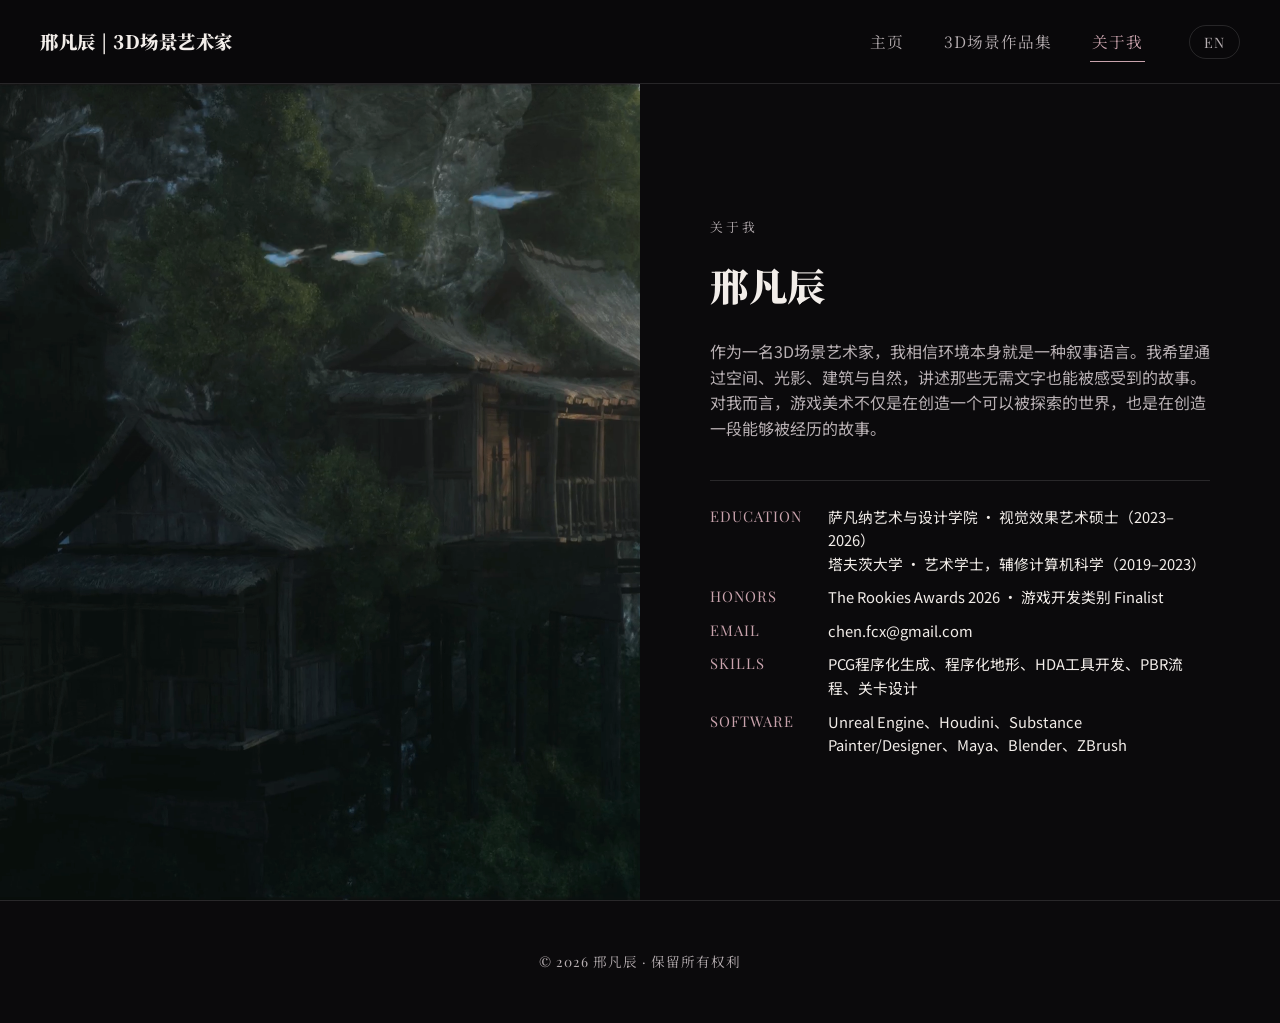
==== about.html @ 3f934dbf "Added website files" ====
<!DOCTYPE html>
<html lang="zh-CN">
<head>
<meta charset="UTF-8">
<meta name="viewport" content="width=device-width, initial-scale=1.0">
<title>关于我 | 邢凡辰</title>
<link rel="stylesheet" href="css/style.css">
</head>
<body>

<header class="site-header">
  <div class="brand" data-zh="邢凡辰 | 3D场景艺术家" data-en="Fanchen Xing | 3D Environment Artist">邢凡辰 | 3D场景艺术家</div>
  <nav class="main-nav">
    <a href="index.html" data-zh="主页" data-en="Home">主页</a>
    <a href="portfolio.html" data-zh="3D场景作品集" data-en="Portfolio">3D场景作品集</a>
    <!-- <a href="practices.html" data-zh="日常练习" data-en="Practices">日常练习</a> -->
    <a href="about.html" class="active" data-zh="关于我" data-en="About Me">关于我</a>
    <button class="lang-toggle" type="button">EN</button>
  </nav>
  <button class="nav-toggle" aria-label="menu"><span></span><span></span><span></span></button>
</header>

<main>
  <section class="about-section">
    <div class="about-photo" style="background-image:url('AssetLibrary/ValleyVillage_P02_About.png'); background-position: center top;"></div>
    <div class="about-copy">
      <div class="about-kicker" data-zh="关于我" data-en="ABOUT ME">关于我</div>
      <h1 class="about-name" data-zh="邢凡辰" data-en="Fanchen Xing">邢凡辰</h1>
      <p data-zh="作为一名3D场景艺术家，我相信环境本身就是一种叙事语言。我希望通过空间、光影、建筑与自然，讲述那些无需文字也能被感受到的故事。对我而言，游戏美术不仅是在创造一个可以被探索的世界，也是在创造一段能够被经历的故事。" data-en="As a 3D environment artist, I believe that environments themselves are a language of storytelling. I want to tell stories that can be felt without words, through space, light and shadow, architecture, and nature. To me, game art is not only about creating a world that can be explored, but also a story that can be lived through.">作为一名3D场景艺术家，我相信环境本身就是一种叙事语言。我希望通过空间、光影、建筑与自然，讲述那些无需文字也能被感受到的故事。对我而言，游戏美术不仅是在创造一个可以被探索的世界，也是在创造一段能够被经历的故事。</p>

      <div class="about-meta">
        <div class="meta-row">
          <span class="meta-label">EDUCATION</span>
          <span>
            <span data-zh="萨凡纳艺术与设计学院 · 视觉效果艺术硕士（2023–2026）" data-en="MFA in Visual Effects, Savannah College of Art and Design (2023–2026)">萨凡纳艺术与设计学院 · 视觉效果艺术硕士（2023–2026）</span><br>
            <span data-zh="塔夫茨大学 · 艺术学士，辅修计算机科学（2019–2023）" data-en="BFA, Tufts University, Minor in Computer Science (2019–2023)">塔夫茨大学 · 艺术学士，辅修计算机科学（2019–2023）</span>
          </span>
        </div>
        <div class="meta-row">
          <span class="meta-label">HONORS</span>
          <span data-zh="The Rookies Awards 2026 · 游戏开发类别 Finalist" data-en="The Rookies Awards 2026 · Game Development Finalist">The Rookies Awards 2026 · 游戏开发类别 Finalist</span>
        </div>
        <div class="meta-row">
          <span class="meta-label">EMAIL</span>
          <span>chen.fcx@gmail.com</span>
        </div>
        <div class="meta-row">
          <span class="meta-label">SKILLS</span>
          <span data-zh="PCG程序化生成、程序化地形、HDA工具开发、PBR流程、关卡设计" data-en="PCG Procedural Generation, Procedural Terrain, HDA Tool Development, PBR Workflow, Level Design">PCG程序化生成、程序化地形、HDA工具开发、PBR流程、关卡设计</span>
        </div>
        <div class="meta-row">
          <span class="meta-label">SOFTWARE</span>
          <span data-zh="Unreal Engine、Houdini、Substance Painter/Designer、Maya、Blender、ZBrush" data-en="Unreal Engine, Houdini, Substance Painter/Designer, Maya, Blender, ZBrush">Unreal Engine、Houdini、Substance Painter/Designer、Maya、Blender、ZBrush</span>
        </div>
      </div>
    </div>
  </section>
</main>

<footer class="site-footer">
  <span data-zh="© 2026 邢凡辰 · 保留所有权利" data-en="© 2026 Fanchen Xing · All Rights Reserved">© 2026 邢凡辰 · 保留所有权利</span>
</footer>

<script src="js/script.js"></script>
</body>
</html>
---- css/style.css ----
@import url('https://fonts.googleapis.com/css2?family=Playfair+Display:ital,wght@0,400;0,500;0,600;1,400&family=Noto+Serif+SC:wght@400;500;600;800;900&family=Noto+Sans+SC:wght@300;400;500&display=swap');


:root{
  --bg: #0b0a0c;
  --bg-panel: #121014;
  --text: #f2ede9;
  --text-dim: #b8b0b3;
  --accent: #c9a3ad;
  --accent-dim: #9c7c85;
  --header-h: 84px;
  --border: rgba(255,255,255,0.12);
  --serif-en: 'Playfair Display', 'Noto Serif SC', serif;
  --serif-zh: 'Noto Serif SC', 'Playfair Display', serif;
  --sans: 'Noto Sans SC', -apple-system, BlinkMacSystemFont, 'Segoe UI', sans-serif;
}

*{ box-sizing: border-box; margin:0; padding:0; }

html{ scroll-behavior: smooth; }

body{
  background: var(--bg);
  color: var(--text);
  font-family: var(--sans);
  line-height: 1.6;
  overflow-x: hidden;
  width: 100%;
}

img{ display:block; max-width:100%; }

a{ color: inherit; text-decoration: none; }

.hidden{ display:none !important; }

/* ---------- Header ---------- */
.site-header{
  position: fixed;
  top:0; left:0; right:0;
  height: var(--header-h);
  display:flex;
  align-items:center;
  justify-content: space-between;
  padding: 0 40px;
  background: rgba(10,9,11,0.92);
  backdrop-filter: blur(6px);
  z-index: 1000;
  border-bottom: 1px solid var(--border);
}

.brand{
  font-family: var(--serif-zh);
  font-weight: 900;
  font-size: 1.15rem;
  letter-spacing: 0.5px;
  white-space: nowrap;
}

.brand .brand-sep{
  margin: 0 8px;
  color: var(--text-dim);
  font-weight: 300;
}

.brand .brand-en{
  font-family: var(--serif-en);
  font-style: italic;
  color: var(--text-dim);
  font-size: 0.95rem;
}

.main-nav{
  display:flex;
  align-items:center;
  gap: 36px;
}

.main-nav a{
  font-family: var(--serif-zh);
  font-size: 0.98rem;
  letter-spacing: 1px;
  color: var(--text-dim);
  position: relative;
  padding: 6px 2px;
  transition: color .25s ease;
}

.main-nav a:hover{ color: var(--text); }

.main-nav a.active{ color: var(--accent); }

.main-nav a.active::after{
  content:'';
  position:absolute;
  left:0; right:0; bottom:-2px;
  height:1px;
  background: var(--accent);
}

.lang-toggle{
  font-family: var(--serif-en);
  font-size: 0.9rem;
  letter-spacing: 1px;
  color: var(--text-dim);
  border: 1px solid var(--border);
  padding: 6px 14px;
  border-radius: 999px;
  cursor: pointer;
  background: transparent;
  transition: all .25s ease;
  margin-left: 8px;
}

.lang-toggle:hover{
  color: var(--accent);
  border-color: var(--accent-dim);
}

.nav-toggle{
  display:none;
  flex-direction: column;
  gap: 5px;
  background:none;
  border:none;
  cursor:pointer;
  padding: 8px;
}
.nav-toggle span{
  width: 24px;
  height: 1px;
  background: var(--text);
  display:block;
}

/* ---------- Full-bleed section base ---------- */
.full-bleed{
  position: relative;
  width: 100%;
  overflow: hidden;
}

.hero{
  width: 100%;
  min-height: 100vh;
  display:flex;
  align-items:center;
  justify-content:center;
  background: var(--bg);
}

.hero-media{
  display:block;
  width:auto;
  height:auto;
  max-width: 100%;
  max-height: 100vh;
  margin: 0 auto;
}

.hero .overlay{
  position:absolute;
  inset:0;
  background: linear-gradient(180deg, rgba(0,0,0,0.35) 0%, rgba(0,0,0,0.15) 40%, rgba(0,0,0,0.55) 100%);
}

.hero-content{
  position: absolute;
  inset: 0;
  z-index: 2;
  display:flex;
  flex-direction:column;
  align-items:center;
  justify-content:center;
  text-align:center;
  color: var(--text);
}

.hero-kicker{
  font-family: var(--serif-en);
  letter-spacing: 4px;
  font-size: 0.85rem;
  color: var(--text-dim);
  margin-bottom: 18px;
}

.hero-title{
  font-family: var(--serif-zh);
  font-size: clamp(2.4rem, 5vw, 4rem);
  font-weight: 900;
  letter-spacing: 0.5px;
  margin-bottom: 28px;
  text-transform: uppercase;
}

.play-btn{
  display:inline-flex;
  align-items:center;
  justify-content:center;
  cursor:pointer;
  color: var(--text);
  background: none;
  border: none;
  padding: 14px;
}

.play-circle{
  position: relative;
  width: 64px;
  height: 64px;
  border-radius: 50%;
  border: 1px solid rgba(255,255,255,0.75);
  display:flex;
  align-items:center;
  justify-content:center;
  transition: all .35s ease;
}

.play-circle::before{
  content: '';
  position: absolute;
  inset: -12px;
  border-radius: 50%;
  border: 1px solid rgba(255,255,255,0.22);
  transition: all .35s ease;
}

.play-btn:hover .play-circle{
  background: var(--text);
  color: #000;
  transform: scale(1.06);
  border-color: var(--text);
}

.play-btn:hover .play-circle::before{
  inset: -17px;
  border-color: rgba(255,255,255,0.45);
}

.play-circle svg{ width:18px; height:18px; margin-left: 3px; }

/* ---------- Teaser / gallery panels ---------- */
.teaser{
  width: 100%;
  display:block;
  position: relative;
}

.teaser-media{
  width: 100%;
  height: auto;
  display:block;
}

.teaser .overlay{
  position:absolute;
  inset:0;
  background: linear-gradient(0deg, rgba(0,0,0,0.75) 0%, rgba(0,0,0,0.1) 55%, rgba(0,0,0,0.25) 100%);
}

.teaser-content{
  position: absolute;
  left:0; bottom:0;
  z-index:2;
  padding: 60px;
  max-width: 640px;
}

.teaser-label{
  font-family: var(--serif-en);
  font-size: 0.8rem;
  letter-spacing: 3px;
  color: var(--text-dim);
  margin-bottom: 10px;
}

.teaser-title{
  font-family: var(--serif-zh);
  font-size: clamp(1.8rem, 3.4vw, 2.6rem);
  margin-bottom: 22px;
  font-weight: 900;
  letter-spacing: 0.5px;
  text-transform: uppercase;
}

.btn-outline{
  display:inline-block;
  padding: 12px 30px;
  border: 1px solid var(--text);
  font-family: var(--serif-en);
  letter-spacing: 1.5px;
  font-size: 0.85rem;
  transition: all .25s ease;
}

.btn-outline:hover{
  background: var(--text);
  color: #000;
}

/* ---------- Work list (portfolio) compact cards ---------- */
.works-list{
  display:flex;
  flex-direction:column;
  gap: 46px;
  max-width: 900px;
  margin: 0 auto;
}

.work-card{
  position:relative;
  display:block;
  width: 100%;
  aspect-ratio: 16/9;
  overflow:hidden;
  background-size: cover;
  background-position: center;
}

.work-overlay{
  position:absolute;
  inset:0;
  background: linear-gradient(180deg, rgba(0,0,0,0.68) 0%, rgba(0,0,0,0.08) 38%, rgba(0,0,0,0.05) 65%, rgba(0,0,0,0.3) 100%);
  transition: background .3s ease;
}

.work-card:hover .work-overlay{
  background: linear-gradient(180deg, rgba(0,0,0,0.78) 0%, rgba(0,0,0,0.15) 38%, rgba(0,0,0,0.1) 65%, rgba(0,0,0,0.4) 100%);
}

.work-content{
  position:absolute;
  left:0; top:0;
  z-index:2;
  padding: 34px 38px;
}

.work-title{
  font-family: var(--serif-zh);
  font-size: clamp(1.4rem, 2.1vw, 1.9rem);
  font-weight: 900;
  letter-spacing: 0.5px;
  margin-bottom: 8px;
  text-transform: uppercase;
}

.work-sub{
  font-family: var(--sans);
  font-size: 0.82rem;
  color: var(--text-dim);
  letter-spacing: 0.5px;
  margin-bottom: 22px;
}

.btn-pill{
  display:inline-flex;
  align-items:center;
  gap: 8px;
  padding: 12px 26px;
  border: 1px solid rgba(255,255,255,0.85);
  border-radius: 999px;
  font-family: var(--serif-en);
  letter-spacing: 1px;
  font-size: 0.85rem;
  color: var(--text);
  transition: all .25s ease;
}

.btn-pill svg{ width:13px; height:13px; transition: transform .25s ease; }

.work-card:hover .btn-pill{
  background: var(--text);
  color: #000;
  border-color: var(--text);
}

.work-card:hover .btn-pill svg{ transform: translateX(3px); }

/* ---------- Demo reel video modal ---------- */
.video-modal{
  position: fixed;
  inset: 0;
  z-index: 2000;
  display: none;
  align-items: center;
  justify-content: center;
}

.video-modal.open{ display:flex; }

.video-modal-backdrop{
  position:absolute;
  inset:0;
  background: rgba(0,0,0,0.9);
}

.video-modal-inner{
  position: relative;
  z-index: 2;
  width: min(92vw, 1600px);
  max-height: 90vh;
  background: #000;
  display:flex;
  align-items:center;
  justify-content:center;
}

.video-modal-inner video{
  width: 100%;
  height: auto;
  max-height: 90vh;
  display:block;
  background:#000;
  object-fit: contain;
}

.video-modal-close{
  position: absolute;
  top: -44px;
  right: 0;
  background: none;
  border: none;
  color: var(--text);
  font-size: 2.2rem;
  line-height: 1;
  cursor: pointer;
  font-family: var(--serif-en);
}

.video-modal-close:hover{ color: var(--accent); }

/* ---------- Page hero (interior pages) ---------- */
.page-hero{
  height: 46vh;
  min-height: 320px;
  width: 100%;
  background-size: cover;
  background-position: center;
  display:flex;
  align-items:center;
  justify-content:center;
  position: relative;
  margin-top: var(--header-h);
}

.page-hero .overlay{
  position:absolute;
  inset:0;
  background: rgba(0,0,0,0.5);
}

.page-hero-content{
  position:relative;
  z-index:2;
  text-align:center;
}

.page-kicker{
  font-family: var(--serif-en);
  letter-spacing: 4px;
  font-size: 0.8rem;
  color: var(--text-dim);
  margin-bottom: 14px;
}

.page-title{
  font-family: var(--serif-zh);
  font-size: clamp(2rem, 4vw, 3rem);
  font-weight: 900;
  letter-spacing: 0.5px;
  text-transform: uppercase;
}

.page-quote{
  font-family: var(--serif-zh);
  font-style: italic;
  font-size: clamp(0.92rem, 1.3vw, 1.08rem);
  color: var(--text-dim);
  max-width: 620px;
  line-height: 1.9;
  margin: 20px auto 0;
  padding: 0 20px;
}

/* ---------- Gallery grid ---------- */
.gallery-section{
  padding: 90px 60px;
  max-width: 1400px;
  margin: 0 auto;
}

.gallery-intro{
  max-width: 720px;
  margin: 0 auto 60px;
  text-align:center;
}

.gallery-intro p{
  color: var(--text-dim);
  font-size: 1.02rem;
}

.gallery-grid{
  display:grid;
  grid-template-columns: repeat(3, 1fr);
  gap: 30px;
}

.gallery-item{
  position:relative;
  aspect-ratio: 4/3;
  overflow:hidden;
  background-size: cover;
  background-position: center;
  cursor:pointer;
}

.gallery-item .overlay{
  position:absolute;
  inset:0;
  background: linear-gradient(180deg, rgba(0,0,0,0) 40%, rgba(0,0,0,0.85) 100%);
  opacity: 0.85;
  transition: opacity .3s ease;
}

.gallery-item:hover .overlay{ opacity: 1; }

.gallery-item:hover img, .gallery-item:hover{ }

.gallery-item .item-info{
  position:absolute;
  left:0; right:0; bottom:0;
  padding: 20px;
  z-index: 2;
}

.item-info .item-title{
  font-family: var(--serif-zh);
  font-size: 1.1rem;
  margin-bottom: 4px;
}

.item-info .item-sub{
  font-family: var(--serif-en);
  font-size: 0.75rem;
  letter-spacing: 1px;
  color: var(--text-dim);
}

/* ---------- Project detail page ---------- */
.project-detail{
  max-width: 1400px;
  margin: 0 auto;
  padding: 90px 60px 40px;
  text-align: left;
}

.project-detail p{
  color: var(--text-dim);
  font-size: 1.02rem;
  text-align: justify;
  text-justify: inter-character;
  margin-bottom: 26px;
}

.project-detail p:last-child{
  margin-bottom: 0;
}

.project-media{
  max-width: 1400px;
  margin: 60px auto 0;
  padding: 0 60px;
}

.project-media img{
  width: 100%;
  height: auto;
}

/* ---------- Image reel (segmented crossfade slider) ---------- */
.image-reel{
  width: 100%;
}

.reel-stage{
  position: relative;
  width: 100%;
  aspect-ratio: 16/9;
  overflow: hidden;
  background: var(--bg-panel);
}

.reel-slide{
  position: absolute;
  inset: 0;
  width: 100%;
  height: 100%;
  object-fit: cover;
  opacity: 0;
  z-index: 1;
  transition: opacity .7s ease;
}

.reel-slide.active{
  opacity: 1;
  z-index: 2;
}

.reel-track{
  position: relative;
  display: flex;
  gap: 6px;
  margin-top: 16px;
  padding: 6px 0;
  cursor: grab;
  touch-action: pan-y;
}

.reel-track.dragging{ cursor: grabbing; }

.reel-handle{
  position: absolute;
  top: 50%;
  left: 0%;
  width: 26px;
  height: 26px;
  border-radius: 50%;
  background: var(--text);
  color: #000;
  display:flex;
  align-items:center;
  justify-content:center;
  transform: translate(-50%, -50%);
  pointer-events: none;
  box-shadow: 0 2px 8px rgba(0,0,0,0.35);
}

.reel-handle svg{ width:12px; height:12px; }

.reel-segment{
  position: relative;
  flex: 1 1 0;
  height: 3px;
  background: rgba(255,255,255,0.18);
  border-radius: 999px;
  overflow: hidden;
}

.reel-fill{
  position: absolute;
  left:0; top:0; bottom:0;
  width: 0%;
  background: var(--accent);
  border-radius: 999px;
}

.project-videos{
  max-width: 1400px;
  margin: 60px auto 0;
  padding: 0 60px;
  display: flex;
  flex-direction: column;
  gap: 40px;
}

.project-gallery{
  max-width: 1400px;
  margin: 60px auto 0;
  padding: 0 60px;
  display: flex;
  flex-direction: column;
  gap: 40px;
}

.project-gallery > img{
  width: 100%;
  height: auto;
  display: block;
}

.thumb-row{
  display: flex;
  gap: 12px;
}

.thumb-row img{
  flex: 1 1 0;
  min-width: 0;
  width: auto;
  height: auto;
  display: block;
}

.video-embed{
  position: relative;
  width: 100%;
  aspect-ratio: 16/9;
  background: #000;
  overflow: hidden;
}

.video-embed iframe{
  position: absolute;
  inset: 0;
  width: 100%;
  height: 100%;
  border: 0;
  display: block;
}

.gallery-text{
  margin: 0;
  text-align: left;
  width: 100%;
}

.gallery-text .step-spaced{
  margin-top: 26px;
}

.gallery-heading{
  font-family: var(--sans);
  font-size: clamp(1.35rem, 2.1vw, 1.8rem);
  font-weight: 500;
  color: var(--text);
  margin-bottom: 14px;
}

.gallery-text p{
  color: var(--text-dim);
  font-size: 1rem;
  line-height: 1.85;
  margin-bottom: 12px;
  text-align: justify;
  text-justify: inter-character;
}

.gallery-text ol{
  color: var(--text-dim);
  font-size: 1rem;
  line-height: 1.9;
  padding-left: 22px;
}

.gallery-text ol li{ margin-bottom: 6px; }

.image-annotated{
  position: relative;
  width: 100%;
}

.image-annotated img{
  width: 100%;
  height: auto;
  display: block;
}

.img-label{
  position: absolute;
  transform: translate(-50%, 0);
  color: var(--text);
  font-family: var(--sans);
  font-size: 0.78rem;
  letter-spacing: 0.5px;
  white-space: nowrap;
  text-shadow: 0 1px 3px rgba(0,0,0,0.9), 0 0 10px rgba(0,0,0,0.6);
}

.img-label.img-title{
  font-family: var(--serif-en);
  font-size: 0.95rem;
  letter-spacing: 1px;
}

.img-label.img-credit{
  font-family: var(--sans);
  font-size: 1.05rem;
  letter-spacing: 0.3px;
  transform: none;
}

.project-back{
  text-align: center;
  padding: 60px 60px 100px;
}

/* ---------- About page ---------- */
.about-section{
  margin-top: var(--header-h);
  display:grid;
  grid-template-columns: 1fr 1fr;
  min-height: calc(100vh - var(--header-h));
}

.about-photo{
  width:100%;
  height:100%;
  min-height: 480px;
  background-size: cover;
  background-position: center;
}

.about-copy{
  padding: 90px 70px;
  display:flex;
  flex-direction:column;
  justify-content:center;
}

.about-kicker{
  font-family: var(--serif-en);
  letter-spacing: 3px;
  font-size: 0.8rem;
  color: var(--text-dim);
  margin-bottom: 16px;
}

.about-name{
  font-family: var(--serif-zh);
  font-weight: 900;
  font-size: clamp(2rem, 3vw, 2.8rem);
  letter-spacing: 0.5px;
  margin-bottom: 24px;
}

.about-copy p{
  color: var(--text-dim);
  margin-bottom: 18px;
  max-width: 520px;
}

.about-content{
  max-width: 1400px;
  margin: 0 auto;
  padding: 90px 60px 120px;
}

.about-content p{
  color: var(--text-dim);
  font-size: 1.02rem;
  text-align: justify;
  text-justify: inter-character;
  max-width: 800px;
  margin-bottom: 20px;
}

.about-meta{
  margin-top: 20px;
  border-top: 1px solid var(--border);
  padding-top: 24px;
}

.about-meta .meta-row{
  display:flex;
  gap: 18px;
  margin-bottom: 10px;
  font-size: 0.92rem;
}

.about-meta .meta-label{
  font-family: var(--serif-en);
  color: var(--accent);
  letter-spacing: 1px;
  min-width: 100px;
}

/* ---------- Footer ---------- */
.site-footer{
  padding: 50px 40px;
  text-align:center;
  color: var(--text-dim);
  font-size: 0.85rem;
  border-top: 1px solid var(--border);
  font-family: var(--serif-en);
  letter-spacing: 1px;
}

/* ---------- Responsive ---------- */
@media (max-width: 900px){
  .gallery-grid{ grid-template-columns: repeat(2, 1fr); }
  .about-section{ grid-template-columns: 1fr; }
  .about-photo{ min-height: 380px; }
}

@media (max-width: 720px){
  .site-header{ padding: 0 20px; }
  .brand{ font-size: 0.95rem; }
  .brand .brand-en{ display:block; font-size: 0.75rem; margin-top: 2px; }
  .nav-toggle{ display:flex; }
  .main-nav{
    position: fixed;
    top: var(--header-h);
    left:0; right:0;
    background: rgba(10,9,11,0.98);
    flex-direction: column;
    align-items: flex-start;
    padding: 24px 30px;
    gap: 20px;
    border-bottom: 1px solid var(--border);
    transform: translateY(-140%);
    transition: transform .3s ease;
  }
  .main-nav.open{ transform: translateY(0); }
  .gallery-grid{ grid-template-columns: 1fr; }
  .gallery-section{ padding: 60px 24px; }
  .teaser-content{ padding: 36px 28px; }
  .about-copy{ padding: 50px 30px; }
  .work-card{ aspect-ratio: 4/3; }
  .work-content{ padding: 24px 24px; }
}
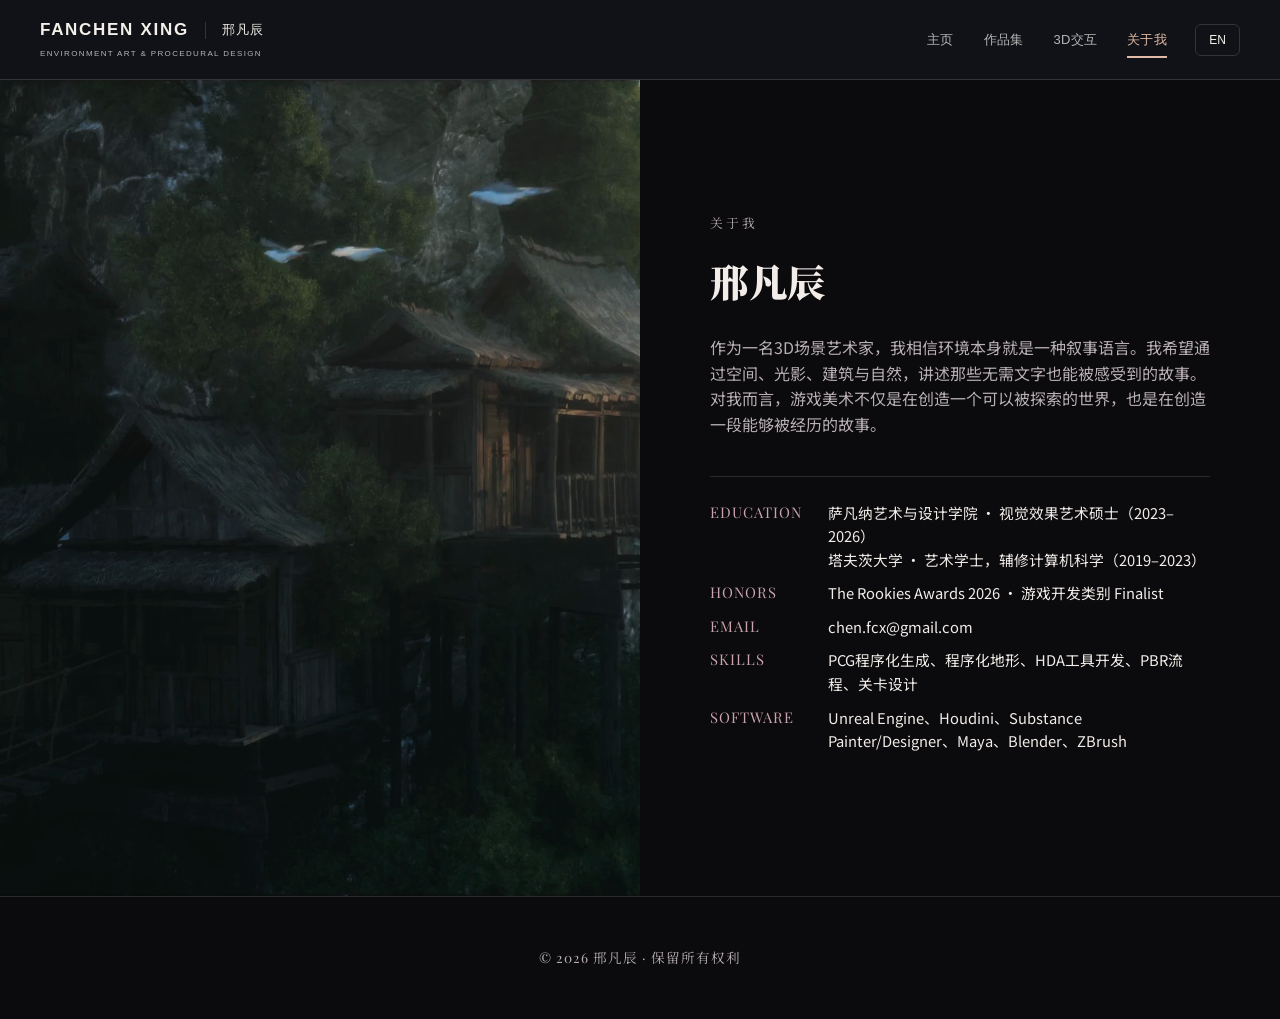
==== commit 966cba11: "Update portfolio and Seaside Systems (exclude oversized videos)" ====
--- a/about.html
+++ b/about.html
@@ -5,24 +5,14 @@
 <meta name="viewport" content="width=device-width, initial-scale=1.0">
 <title>关于我 | 邢凡辰</title>
 <link rel="stylesheet" href="css/style.css">
-</head>
+<link rel="stylesheet" href="css/navigation.css"></head>
 <body>
 
-<header class="site-header">
-  <div class="brand" data-zh="邢凡辰 | 3D场景艺术家" data-en="Fanchen Xing | 3D Environment Artist">邢凡辰 | 3D场景艺术家</div>
-  <nav class="main-nav">
-    <a href="index.html" data-zh="主页" data-en="Home">主页</a>
-    <a href="portfolio.html" data-zh="3D场景作品集" data-en="Portfolio">3D场景作品集</a>
-    <!-- <a href="practices.html" data-zh="日常练习" data-en="Practices">日常练习</a> -->
-    <a href="about.html" class="active" data-zh="关于我" data-en="About Me">关于我</a>
-    <button class="lang-toggle" type="button">EN</button>
-  </nav>
-  <button class="nav-toggle" aria-label="menu"><span></span><span></span><span></span></button>
-</header>
+<header id="fx-header" data-tone="dark"><div class="fx-header-inner"><a class="fx-brand" href="index.html"><strong>FANCHEN XING<span>邢凡辰</span></strong><small>ENVIRONMENT ART & PROCEDURAL DESIGN</small></a><div class="fx-actions"><nav id="fx-menu" aria-label="主导航 / Main navigation"><a href="index.html" data-zh="主页" data-en="Home">主页</a><a href="portfolio.html" data-zh="作品集" data-en="Portfolio">作品集</a><a href="lab.html" data-zh="3D交互" data-en="3D Interaction">3D交互</a><a href="about.html" aria-current="page" data-zh="关于我" data-en="About">关于我</a></nav><button class="lang-toggle fx-language" type="button" aria-label="切换语言 / Switch language">EN</button><button id="fx-menu-toggle" type="button" aria-controls="fx-menu" aria-expanded="false" aria-label="展开导航 / Toggle navigation"><span></span><span></span></button></div></div></header>
 
 <main>
   <section class="about-section">
-    <div class="about-photo" style="background-image:url('AssetLibrary/ValleyVillage_P02_About.png'); background-position: center top;"></div>
+    <div class="about-photo" style="background-image:url('AssetLibrary/ValleyVillage/ValleyVillage_P02_About.png'); background-position: center top;"></div>
     <div class="about-copy">
       <div class="about-kicker" data-zh="关于我" data-en="ABOUT ME">关于我</div>
       <h1 class="about-name" data-zh="邢凡辰" data-en="Fanchen Xing">邢凡辰</h1>
@@ -62,5 +52,5 @@
 </footer>
 
 <script src="js/script.js"></script>
-</body>
+<script src="js/navigation.js"></script></body>
 </html>
--- a/css/style.css
+++ b/css/style.css
@@ -179,14 +179,16 @@
 .hero-kicker{
   font-family: var(--serif-en);
   letter-spacing: 4px;
-  font-size: 0.85rem;
-  color: var(--text-dim);
-  margin-bottom: 18px;
+  font-size: 0.8rem;
+  color: var(--text-dim);
+  margin-bottom: 14px;
+  display: flex;
+  gap: 36px;
 }
 
 .hero-title{
   font-family: var(--serif-zh);
-  font-size: clamp(2.4rem, 5vw, 4rem);
+  font-size: clamp(2rem, 4vw, 3rem);
   font-weight: 900;
   letter-spacing: 0.5px;
   margin-bottom: 28px;
@@ -707,6 +709,16 @@
   height: 100%;
   border: 0;
   display: block;
+}
+
+.video-embed video{
+  position: absolute;
+  inset: 0;
+  width: 100%;
+  height: 100%;
+  object-fit: contain;
+  display: block;
+  background: #000;
 }
 
 .gallery-text{
--- a/css/navigation.css
+++ b/css/navigation.css
@@ -0,0 +1,16 @@
+/* Shared navigation geometry; pages vary through tone tokens only. */
+body{padding-top:80px!important}html{scroll-padding-top:100px}
+#fx-header{--fx-bg:#111217;--fx-fg:#f3f0e9;--fx-muted:#b5b4b5;--fx-line:#ffffff24;--fx-active:#e0baa4;position:fixed;inset:0 0 auto;z-index:2000;width:100%;max-width:none;height:80px;min-height:0;margin:0;padding:0;display:block;background:var(--fx-bg);color:var(--fx-fg);border:0;border-bottom:1px solid var(--fx-line);font:14px/1.4 Arial,"Microsoft YaHei",sans-serif;box-sizing:border-box}
+#fx-header[data-tone=light]{--fx-bg:#f7f6f1;--fx-fg:#293e48;--fx-muted:#65757b;--fx-line:#293e4826;--fx-active:#a6523f}
+#fx-header .fx-header-inner{height:100%;max-width:1600px;padding:0 40px;margin:auto;display:flex;align-items:center;justify-content:space-between;gap:30px}
+#fx-header .fx-brand{color:var(--fx-fg);text-decoration:none;white-space:nowrap}#fx-header .fx-brand strong{display:flex;gap:16px;align-items:center;font-size:17px;font-weight:600;letter-spacing:.1em;line-height:1.3}#fx-header .fx-brand strong span{font-size:13px;font-weight:400;letter-spacing:.08em;padding-left:16px;border-left:1px solid var(--fx-line)}#fx-header .fx-brand small{display:block;font-size:8px;letter-spacing:.17em;color:var(--fx-muted);margin-top:7px}
+#fx-header .fx-actions{display:flex;align-items:center;gap:28px}#fx-header #fx-menu{display:flex;align-items:center;gap:30px;padding:0;margin:0;background:none;border:0;position:static;height:auto;width:auto}#fx-header #fx-menu a{display:block;position:relative;padding:10px 0;color:var(--fx-muted);text-decoration:none;font:13px/1.5 Arial,"Microsoft YaHei",sans-serif;letter-spacing:.02em;white-space:nowrap}#fx-header #fx-menu a:hover,#fx-header #fx-menu a[aria-current]{color:var(--fx-active)}#fx-header #fx-menu a[aria-current]:after{content:'';position:absolute;left:0;right:0;bottom:1px;height:2px;background:var(--fx-active)}
+#fx-header .fx-language{font:12px Arial,sans-serif;letter-spacing:0;padding:8px 12px;min-width:45px;margin:0;border:1px solid var(--fx-line);border-radius:6px;background:transparent;color:var(--fx-fg);cursor:pointer}#fx-menu-toggle{display:none;background:none;border:1px solid var(--fx-line);border-radius:6px;width:38px;height:34px;padding:8px;cursor:pointer}#fx-menu-toggle span{display:block;height:1px;width:20px;margin:5px 0;background:var(--fx-fg)}#fx-header :focus-visible{outline:2px solid var(--fx-active);outline-offset:5px}
+/* Shared editorial spacing for the legacy portfolio pages. */
+body:has(.site-footer) .gallery-section{max-width:1480px;margin:auto;padding-left:clamp(22px,5vw,80px);padding-right:clamp(22px,5vw,80px)}body:has(.site-footer) .project-detail{max-width:1080px}body:has(.site-footer) .project-detail p,body:has(.site-footer) .gallery-text p{line-height:1.95}body:has(.site-footer) .page-title{letter-spacing:.025em}
+.fx-tool-header{height:76px;display:flex;align-items:center;justify-content:space-between;gap:16px;padding:0 27px;background:#fffaf0;border-bottom:1px solid #e8e7dc}.fx-generator main{height:calc(100dvh - 156px)}.fx-generator .site-return{font-size:13px;padding:10px 14px}.fx-generator.capture #fx-header,.fx-generator.capture .fx-tool-header{display:none}.fx-generator.capture{padding-top:0!important}.fx-generator.capture main{height:100vh}
+@media(max-width:900px){#fx-header .fx-header-inner{padding:0 24px}#fx-header #fx-menu{gap:18px}#fx-header .fx-actions{gap:16px}#fx-header .fx-brand strong span{display:none}}
+@media(max-width:720px){body{padding-top:68px!important}#fx-header{height:68px}#fx-header .fx-header-inner{padding:0 18px;gap:15px}#fx-header .fx-brand strong{font-size:15px}#fx-header .fx-brand small{font-size:7px;letter-spacing:.08em}#fx-header .fx-actions{gap:10px}#fx-menu-toggle{display:block}#fx-header #fx-menu{display:none;position:absolute;left:0;right:0;top:68px;width:100%;padding:14px 24px 22px;background:var(--fx-bg);border-bottom:1px solid var(--fx-line);flex-direction:column;align-items:stretch;gap:2px;box-shadow:0 14px 20px #0002}#fx-header #fx-menu.fx-open{display:flex}#fx-header #fx-menu a{padding:12px 0}#fx-header #fx-menu a[aria-current]:after{right:auto;width:24px}.fx-tool-header{min-height:104px;height:auto;flex-wrap:wrap;gap:8px;padding:10px 14px}.fx-tool-header .site-return{order:3;width:100%;justify-content:center;padding:7px}.fx-generator main{height:calc(100dvh - 180px)}}
+
+body .page-hero,body .about-section{margin-top:0}
+
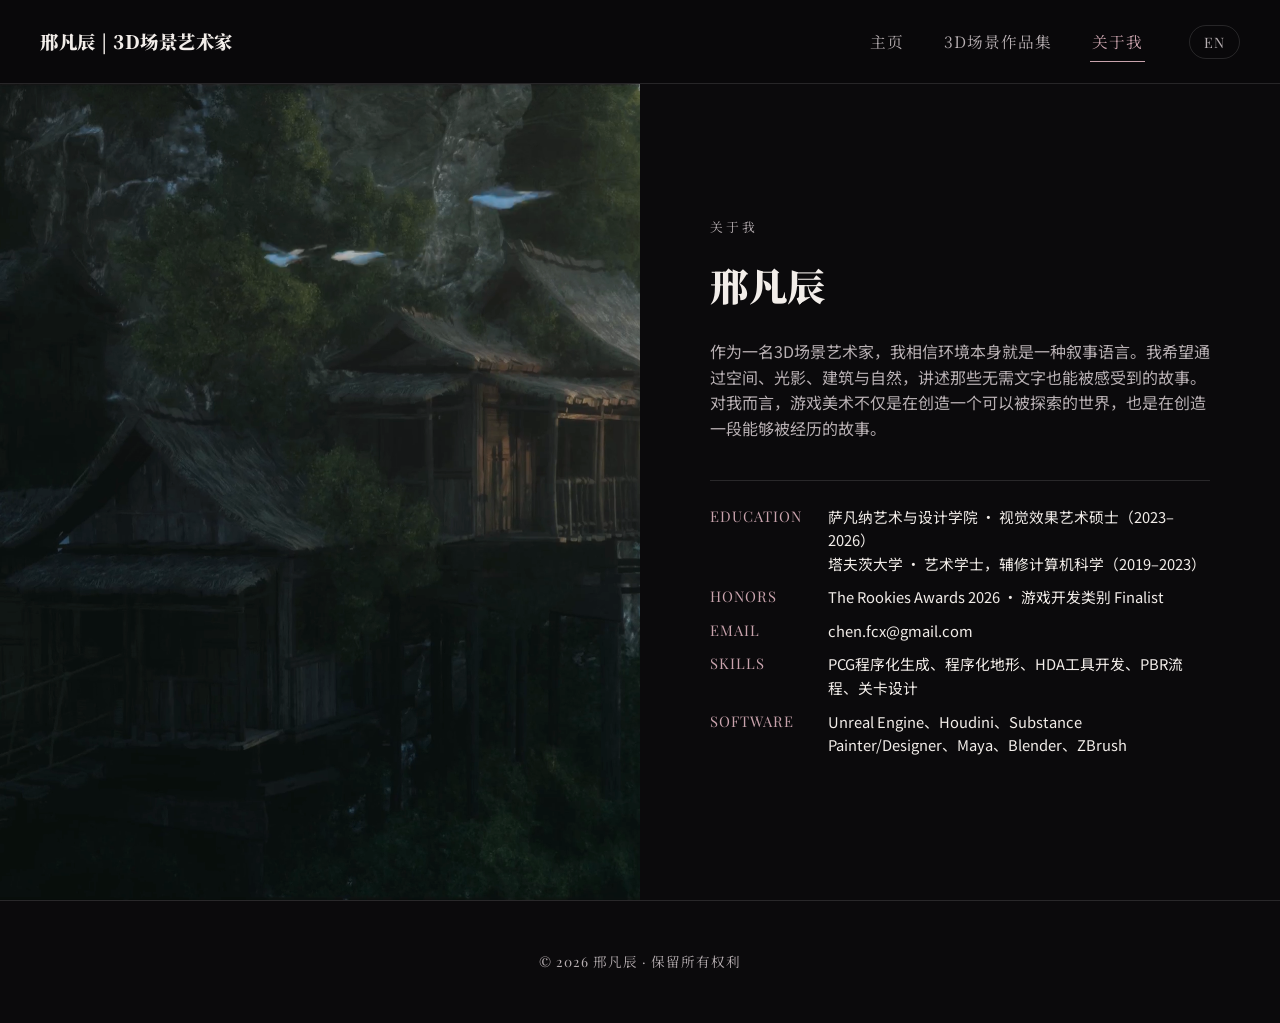
==== commit 3a6e4ee5: "Added new project" ====
--- a/about.html
+++ b/about.html
@@ -5,10 +5,20 @@
 <meta name="viewport" content="width=device-width, initial-scale=1.0">
 <title>关于我 | 邢凡辰</title>
 <link rel="stylesheet" href="css/style.css">
-<link rel="stylesheet" href="css/navigation.css"></head>
+</head>
 <body>
 
-<header id="fx-header" data-tone="dark"><div class="fx-header-inner"><a class="fx-brand" href="index.html"><strong>FANCHEN XING<span>邢凡辰</span></strong><small>ENVIRONMENT ART & PROCEDURAL DESIGN</small></a><div class="fx-actions"><nav id="fx-menu" aria-label="主导航 / Main navigation"><a href="index.html" data-zh="主页" data-en="Home">主页</a><a href="portfolio.html" data-zh="作品集" data-en="Portfolio">作品集</a><a href="lab.html" data-zh="3D交互" data-en="3D Interaction">3D交互</a><a href="about.html" aria-current="page" data-zh="关于我" data-en="About">关于我</a></nav><button class="lang-toggle fx-language" type="button" aria-label="切换语言 / Switch language">EN</button><button id="fx-menu-toggle" type="button" aria-controls="fx-menu" aria-expanded="false" aria-label="展开导航 / Toggle navigation"><span></span><span></span></button></div></div></header>
+<header class="site-header">
+  <div class="brand" data-zh="邢凡辰 | 3D场景艺术家" data-en="Fanchen Xing | 3D Environment Artist">邢凡辰 | 3D场景艺术家</div>
+  <nav class="main-nav">
+    <a href="index.html" data-zh="主页" data-en="Home">主页</a>
+    <a href="portfolio.html" data-zh="3D场景作品集" data-en="Portfolio">3D场景作品集</a>
+    <!-- <a href="practices.html" data-zh="日常练习" data-en="Practices">日常练习</a> -->
+    <a href="about.html" class="active" data-zh="关于我" data-en="About Me">关于我</a>
+    <button class="lang-toggle" type="button">EN</button>
+  </nav>
+  <button class="nav-toggle" aria-label="menu"><span></span><span></span><span></span></button>
+</header>
 
 <main>
   <section class="about-section">
@@ -52,5 +62,5 @@
 </footer>
 
 <script src="js/script.js"></script>
-<script src="js/navigation.js"></script></body>
+</body>
 </html>
--- a/css/style.css
+++ b/css/style.css
@@ -407,6 +407,21 @@
   justify-content:center;
 }
 
+.video-modal-frame{
+  position: relative;
+  width: 100%;
+  aspect-ratio: 16/9;
+  background: #000;
+}
+
+.video-modal-frame iframe{
+  position: absolute;
+  inset: 0;
+  width: 100%;
+  height: 100%;
+  border: 0;
+}
+
 .video-modal-inner video{
   width: 100%;
   height: auto;
@@ -710,6 +725,26 @@
   border: 0;
   display: block;
 }
+
+.video-facade{
+  background-size: cover;
+  background-position: center;
+  display: flex;
+  align-items: center;
+  justify-content: center;
+}
+
+.video-facade::before{
+  content: '';
+  position: absolute;
+  inset: 0;
+  background: rgba(0,0,0,0.28);
+  transition: background .35s ease;
+}
+
+.video-facade:hover::before{ background: rgba(0,0,0,0.12); }
+
+.video-facade .play-btn{ position: relative; z-index: 2; }
 
 .video-embed video{
   position: absolute;
